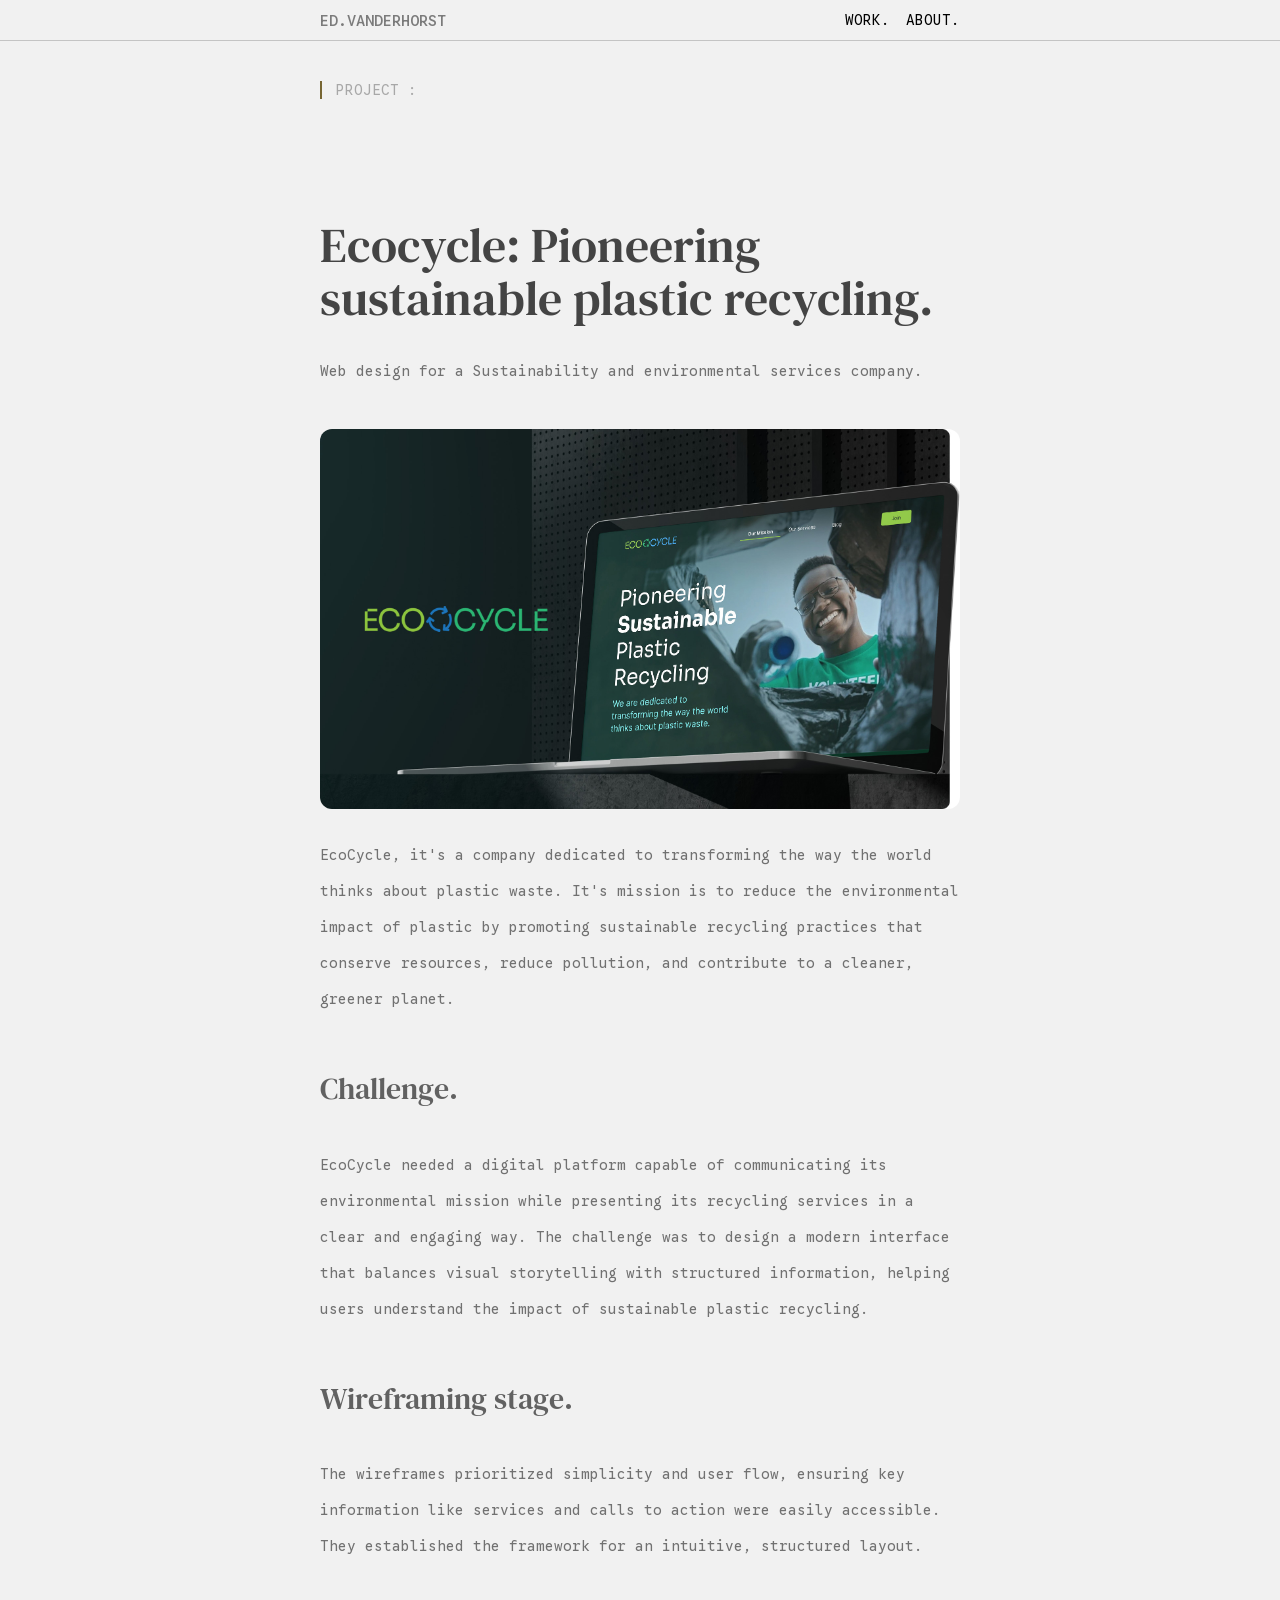
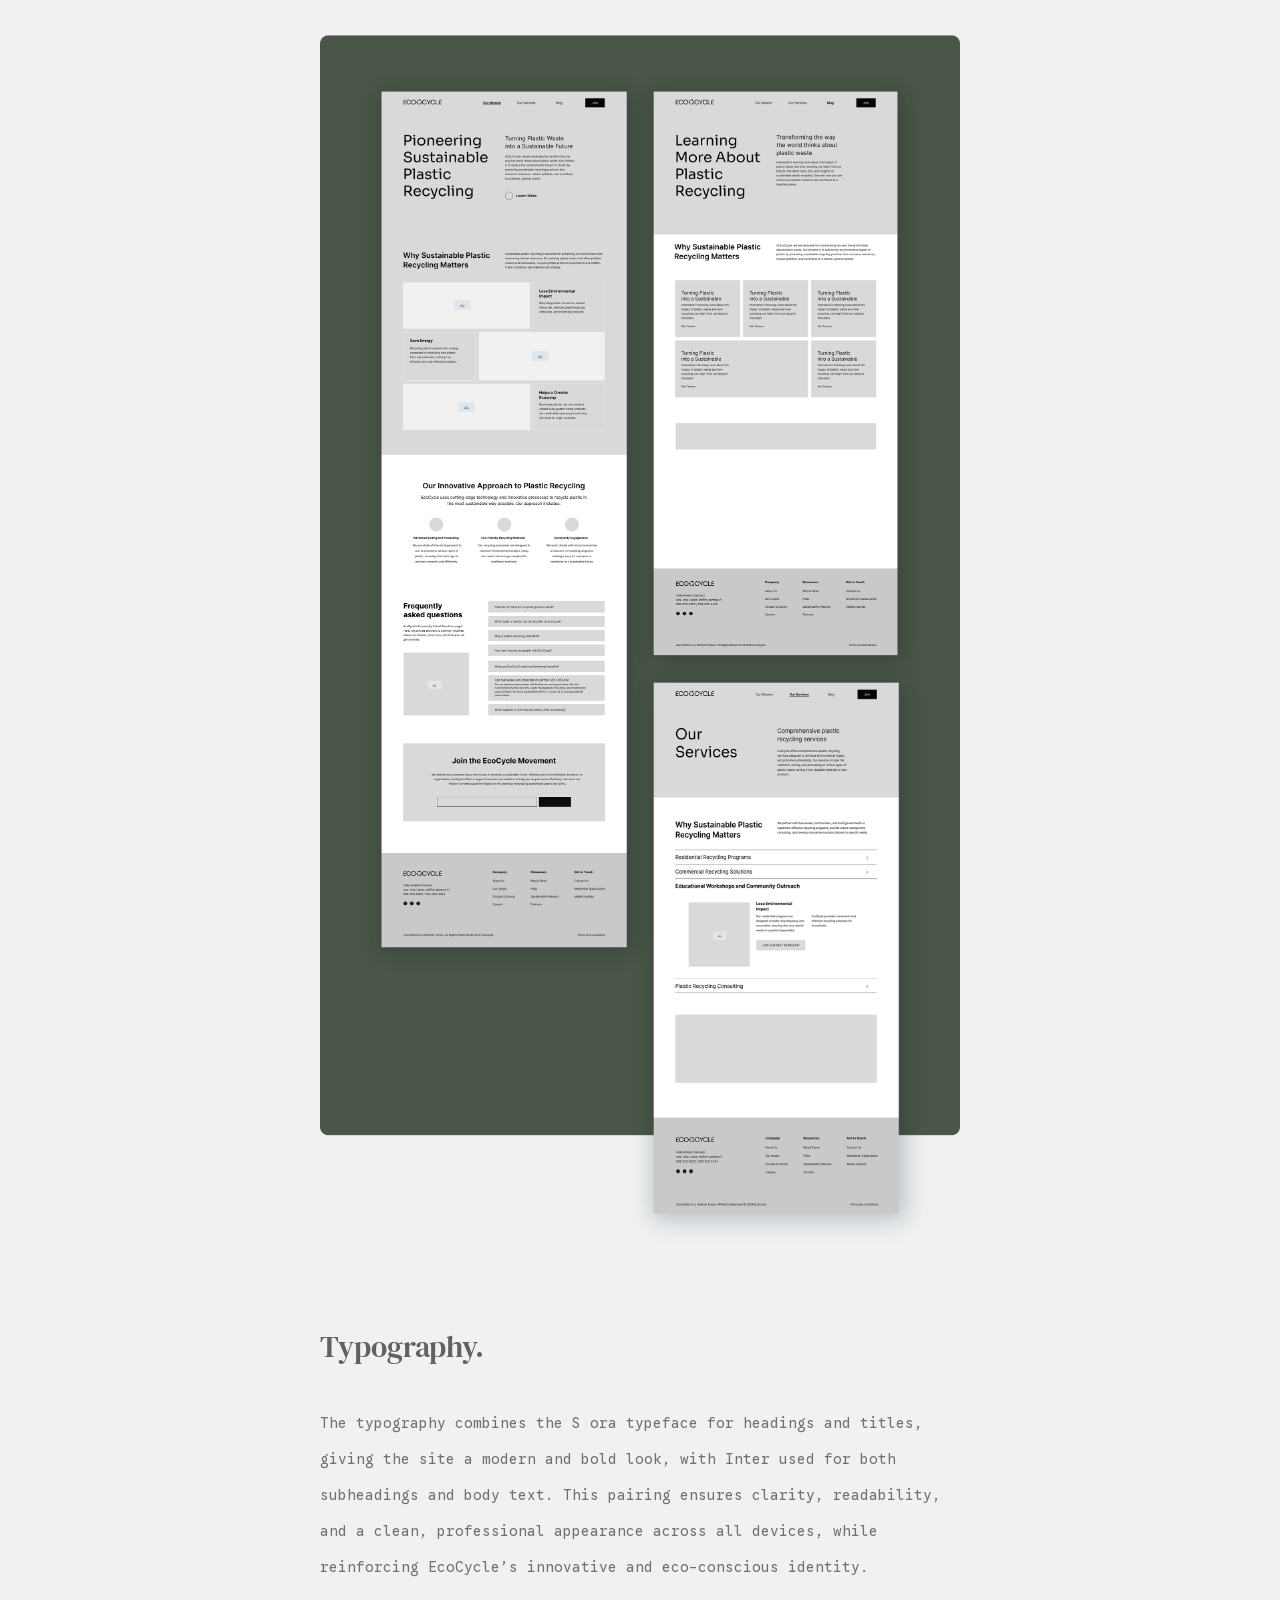
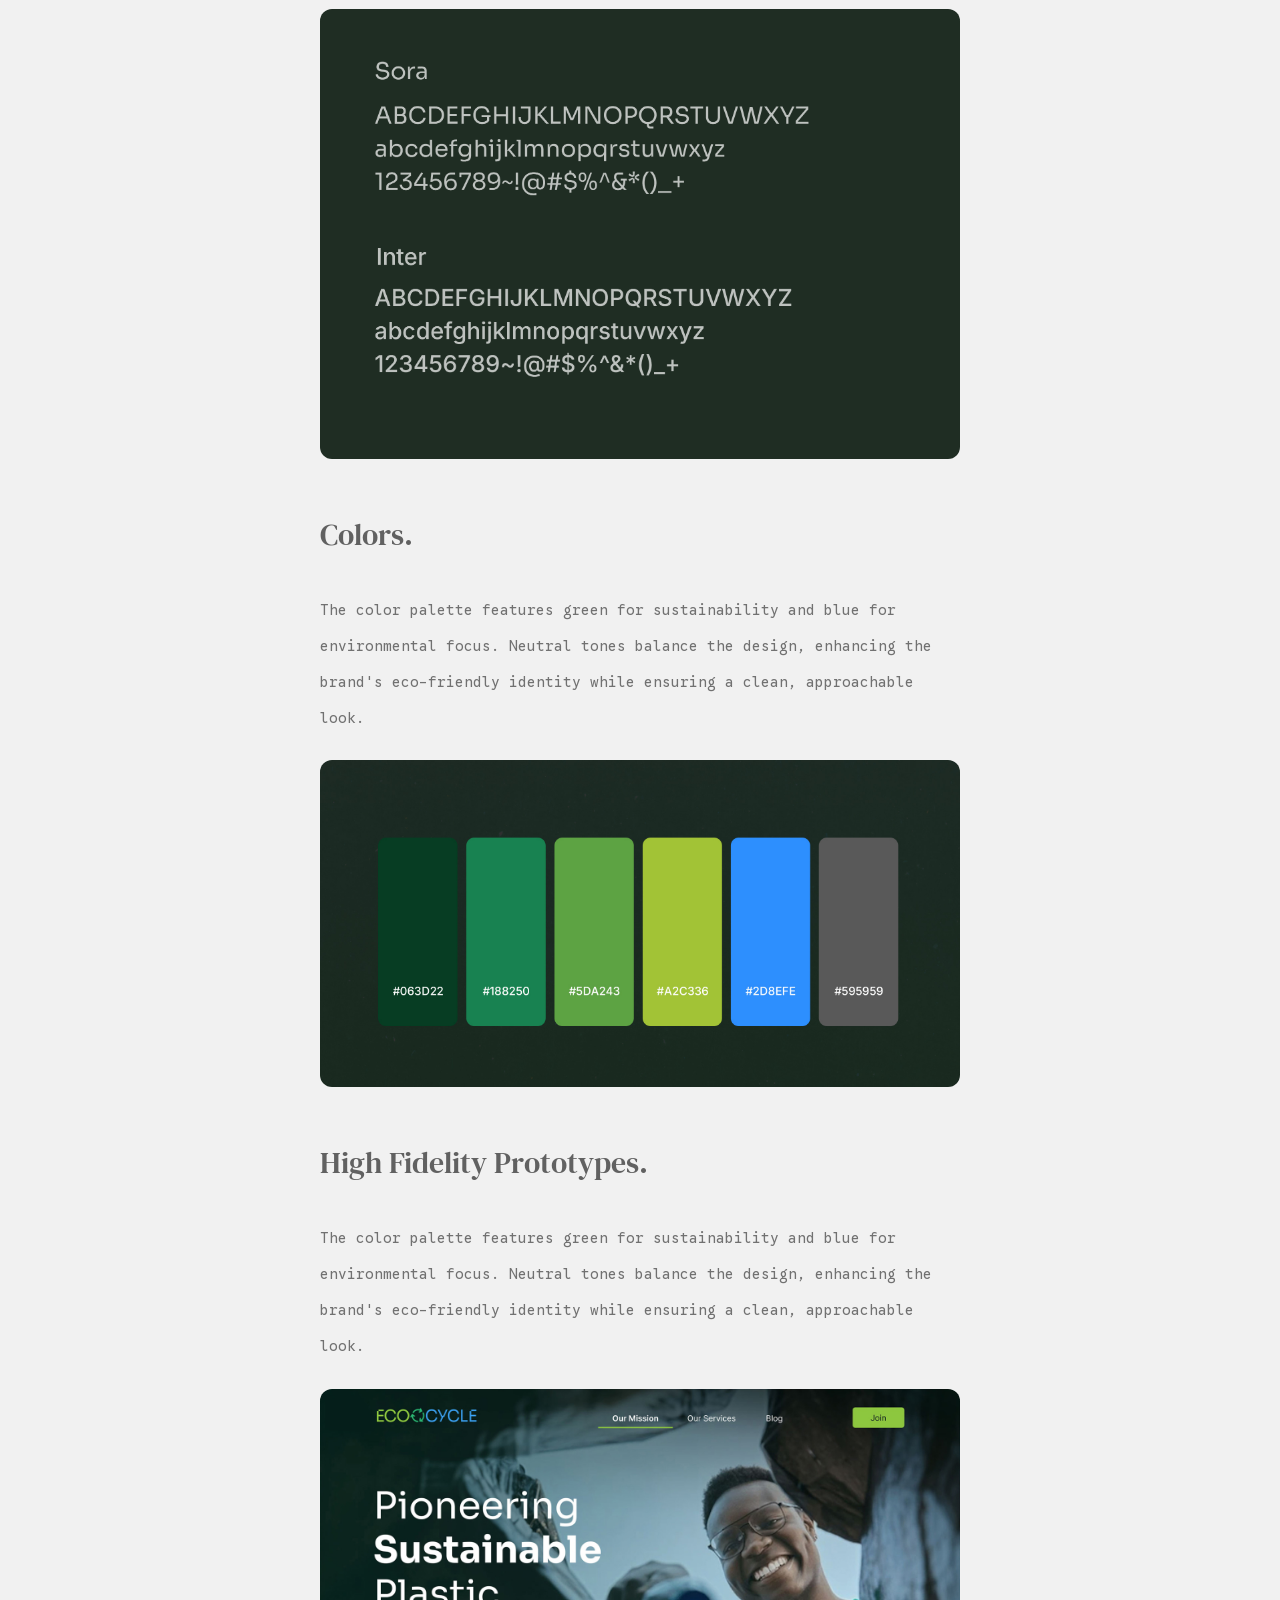
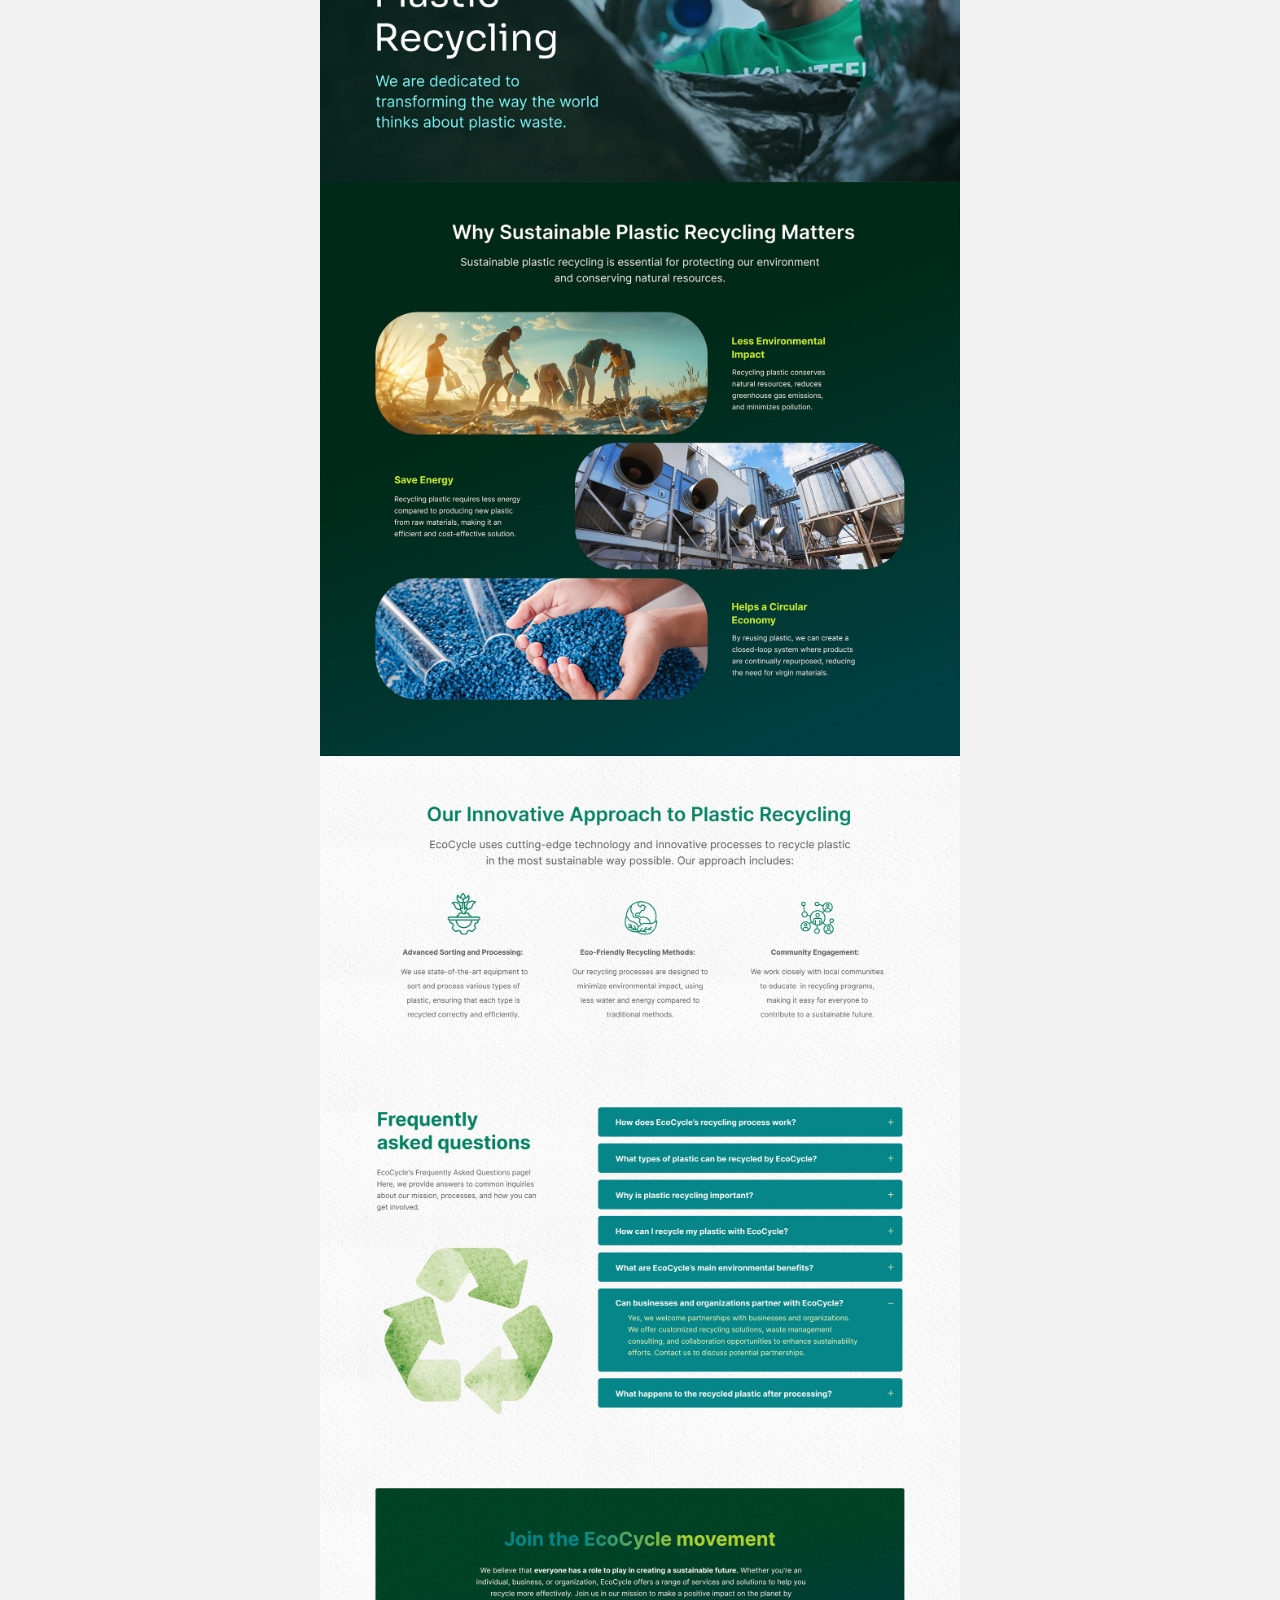
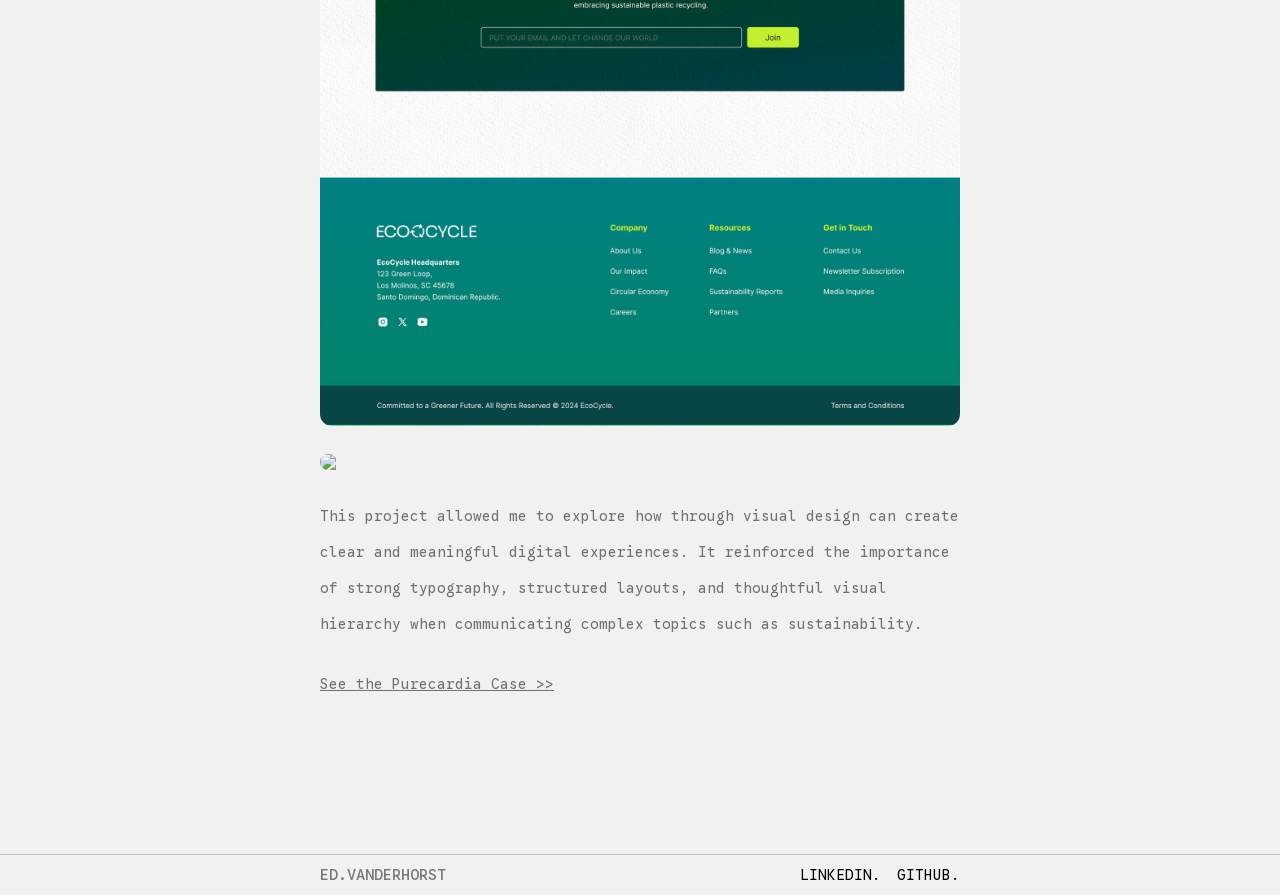
==== project_1.html @ 15b241f4 "web-ui-portfolio at 50%" ====
<!DOCTYPE html>
<html lang="en">
<head>
    <meta charset="UTF-8">
    <meta name="viewport" content="width=device-width, initial-scale=1.0">
    <title>Ed Vanderhorst | Designer + Coder</title>

    <link href="style_project_1.css" rel="stylesheet">
    <link href="tokens.css" rel="stylesheet">

    <link rel="preconnect" href="https://fonts.googleapis.com">
    <link rel="preconnect" href="https://fonts.gstatic.com" crossorigin>
    <link href="https://fonts.googleapis.com/css2?family=Google+Sans+Code:ital,wght@0,300..800;1,300..800&display=swap" rel="stylesheet">

    <link href="https://fonts.googleapis.com/css2?family=DM+Serif+Text:ital@0;1&display=swap" rel="stylesheet">

    <link href="https://fonts.googleapis.com/css2?family=Libre+Baskerville:ital,wght@0,400..700;1,400..700&display=swap" rel="stylesheet">

</head>
<body>

    <header id="site__header">
        <div class="header__container container">
            <nav class="navbar">
                <a class="header-logo" href="index.html" >
                    <h1>ed.vanderhorst</h1>
                </a>
                <ul class="navlist">
                    <li class="navlist__item" ><a href="index.html"> work.</a></li>
                    <li class="navlist__item"> <a href="about.html">about.</a></li>
                   <!-- <li class="navlist__item"> <a href="about">resumé.</a></li>-->
                </ul>
            </nav>
        </div>

    </header>


    <main id="hero">
        <h3 class="projects__headline container" >PROJECT :</h3>

        <section class="hero__container container">
            
            <h2 class="headline__text">Ecocycle: Pioneering<br> sustainable plastic recycling.
 </h2>
            <p class="body__text" >Web design for a Sustainability 
and environmental services 
company.
</p>
        </section>
            

        <section class="project__container container" >

            <img src="project_1/EcoCycle-Case-1-Intro.jpg" class="project__card">
            <p class="body__text">
                EcoCycle, it's a company dedicated to transforming the way the world thinks about plastic waste.
                It's mission is to reduce the environmental impact of plastic by promoting sustainable recycling practices that conserve resources, reduce pollution, and contribute to a cleaner, greener planet.
            </p>

            <h3 class="subtitle__text">Challenge.</h3>

            <p class="body__text">
                EcoCycle needed a digital platform capable of communicating its environmental 
                mission while presenting its recycling services in a clear and engaging way. 
                The challenge was to design a modern interface that balances visual storytelling 
                with structured information, helping users understand the impact of sustainable plastic recycling.
            </p>

            <h3 class="subtitle__text">Wireframing stage.</h3>

            <p class="body__text">
            The wireframes prioritized simplicity and user flow, ensuring key information 
            like services and calls to action were easily accessible. They established the 
            framework for an intuitive, structured layout.            </p>
             
            <img src="project_1\EcoCycle-Case-4---wireframing.png" class="project__card">

            <h3 class="subtitle__text">Typography.</h3>

            <p class="body__text">
            The typography combines the S
            ora typeface for headings and titles, giving the site a modern and bold look, 
            with Inter used for both subheadings and body text. This pairing ensures clarity, 
            readability, and a clean, professional appearance across all devices, while reinforcing 
            EcoCycle’s innovative and eco-conscious identity.
            </p>

            <img src="project_1\EcoCycle-Case-2-Type.png" class="project__card">           

            
            <h3 class="subtitle__text">Colors.</h3>

            <p class="body__text">
            The color palette features green for sustainability and blue for environmental focus. 
            Neutral tones balance the design, enhancing the brand's eco-friendly identity while ensuring a clean, approachable look.
            </p>

            <img src="project_1\EcoCycle-Case-2-colors.jpg" class="project__card">  
            
            <h3 class="subtitle__text">High Fidelity Prototypes.</h3>
            
            <p class="body__text">
            The color palette features green for sustainability and blue for environmental focus. 
            Neutral tones balance the design, enhancing the brand's eco-friendly identity while ensuring a clean, approachable look.
            </p>

            <img src="project_1\EcoCycle-Case-4---Web.jpg" class="project__card"> 

            <img src="project_1\EcoCycle-Case-5---Web.png" class="project__card">

            <p class="body__text">
            This project allowed me to explore how through visual design 
            can create clear and meaningful digital experiences. It reinforced 
            the importance of strong typography, structured layouts, and thoughtful visual hierarchy 
            when communicating complex topics such as sustainability.   </p>

            <a class="body__text" href="#">See the Purecardia Case >></a>

            
        
        </section>

    </main>

    <footer id="site__footer">
            <div class="footer container container">
            <nav class="navbar">
                <a class="header-logo" href="index.html" >
                    <h1>ed.vanderhorst</h1>
                </a>
                <ul class="navlist">
                    <li class="navlist__item" ><a href="https://www.linkedin.com/in/ed-van-der-horst-86686b24b/" target="_blank"> LINKEDIN.</a></li>
                    <li class="navlist__item"> <a href="https://github.com/EdAbreu01" target="_blank">GITHUB.</a></li>
                    <!--  <li class="navlist__item"> <a href="blog.html">BLOG.</a></li>-->
                </ul>
            </nav>
        </div>

    </footer>
</body>
</html>
---- style_project_1.css ----
*{
    font-family: "Google Sans Code", monospace;
    font-optical-sizing: auto;
    margin: 0px;
}
    
body{
    background-color: rgb(241, 241, 241);
}


/* =========================================
   HEADER
========================================= */

#site__header{
    height: 40px;
    display: flex;
    align-items: center;
    border-bottom: 1px rgb(196, 196, 196) solid;
}

.header__container{
    margin: 0 auto;
}

.header-logo{
    text-transform: uppercase;
    text-decoration: none;
    color: rgb(123, 123, 123);

    h1 {
    font-weight: 500;
    font-size: 0.96em;
    }
}


.navbar{
    display: flex;
    justify-content: space-between;
}

.navlist{
    display: flex;
    align-items: center;
    gap: 16px;
}

.navlist__item{
    list-style-type: none;
    text-transform: uppercase;
    font-size: 0.9em;
    color: rgb(151, 151, 151);

a {
    text-decoration: none;
    color: black;

    &:hover{
    font-weight: 700;
    transition: 0.50s;   
    }
}

}


/* =========================================
   MAIN
========================================= */

#hero{
    height: 100%;
}

.hero__container{
    margin: 0 auto;
    padding-top: 120px;
}


/* TEXTOS ////////////////////////// */
.headline__text{
    font-size: 3em;
    margin-bottom: 28px;
    font-family: var(--font-heading);
    font-weight: 400;
    line-height: var(--line-heading);
    color: var(--color-heading);
}

.subtitle__text{
    font-size: 1.9em;
    margin: 28px 0 38px 0;
    font-family: var(--font-subtitle);
    font-weight: 400;
    line-height: var(--line-subtitle);
    color: var(--color-subtitle);
}


.bold__text{
    font-weight: 500;
    color: var(--color-body-bold)
}


.body__text{   
    line-height: var(--line-body);
    color: var(--color-body);
    font-size: var(--font-body-size); 
    margin-bottom: 24px; 
}

.project__container{
    margin: 0 auto;
    margin-top: 40px;
    display: flex;
    flex-direction: column;
}

.projects__headline{
    font-weight: 400;
    font-size: var(--font-body-size);  
    margin: 0 auto;
    margin-top: 40px;
    padding-left: 14px;
    border-left: 2px #763 solid;
    color: rgb(168, 168, 168);
    box-sizing: border-box;
}

.project__card{
    width: 100%;
    display: flex;
    justify-content: center;
    align-items: center;
    border-radius: 12px;
    font-size: var(--font-body-size);
    color: rgb(176, 176, 176);
    margin-bottom: 28px;
  
}

/* =========================================
   FOOTER
========================================= */

#site__footer{
    height: 40px;
    display: flex;
    justify-content: center;
    align-items: center;
    border-top: 1px rgb(196, 196, 196) solid;
    margin-top: 128px;
}

.footer__container{
    margin: 0 auto;
}

.container {
    width: 50%;
}

.profile__pic{
    margin: 28px 0 1px;
    width: 100%;
    height: 1.2px;
}

.email__text{
    text-decoration: none;
    
    &:hover{
    font-weight: 700;
    transition: 0.50s;   
    }


.spacing{
margin-top: 500px;
height: 200px;
width: 10px;
background-color: blue;
}



}
---- tokens.css ----
:root {

/* Font Families */
--font-heading: "DM Serif Text", serif;
--font-subtitle: "DM Serif Text", serif;
--font-body: "Google Sans Code", monospace;
--font-body-bold: "Google Sans Code", monospace;

/* Font Sizes */
--font-heading-size: 3em;
--font-subtitle-size: 1.9em;
--font-body-size: 0.9em;


/* Line Height */
--line-heading: 1.1;
--line-subtitle: 1.3;
--line-body: 2.5;

/* Text */
--color-heading: rgb(68, 68, 68);
--color-subtitle:rgb(97, 97, 97); 
--color-body: rgb(113, 113, 113);
--color-body-bold:  rgb(28, 28, 28);




/*HEADING*/

--heading-text: var(--font-heading-size) var(--line-heading) var(--color-heading);

--body-text: var(--font-body-size) / var(--line-body) var(--color-body);



}
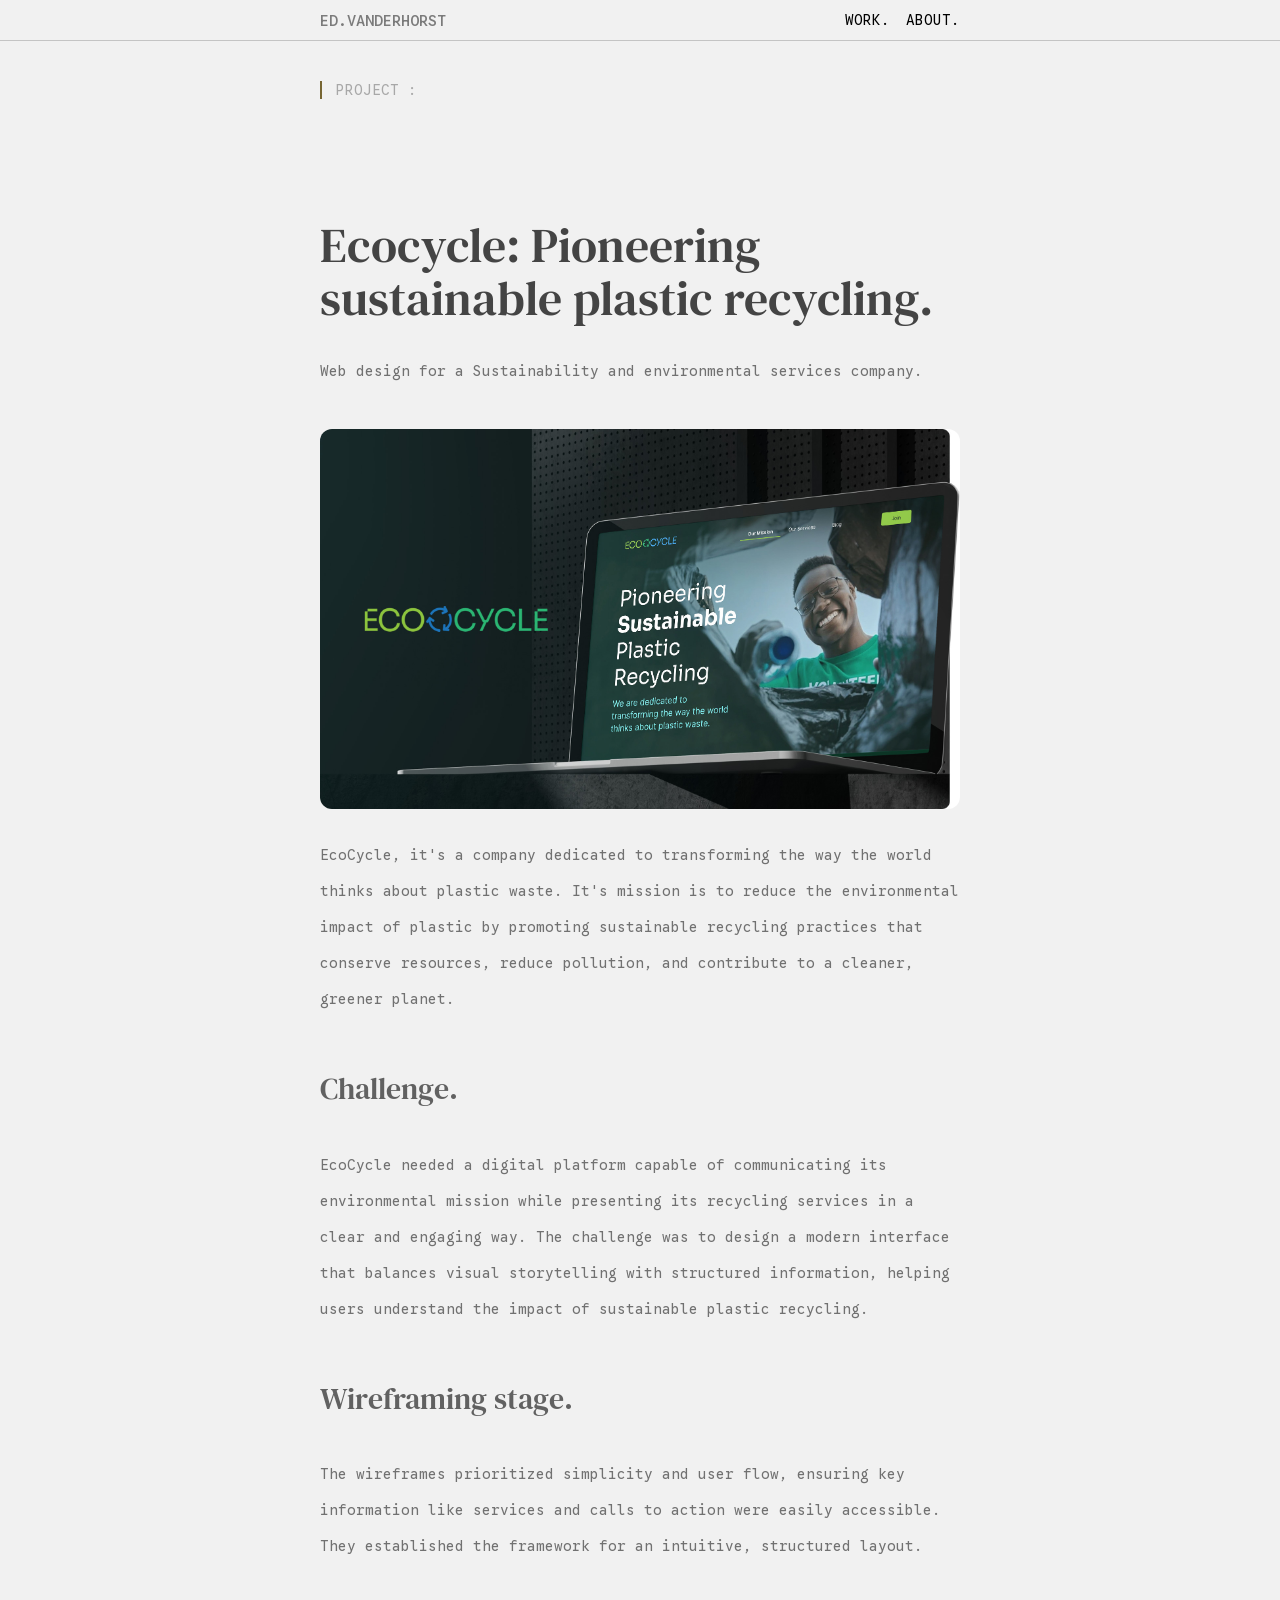
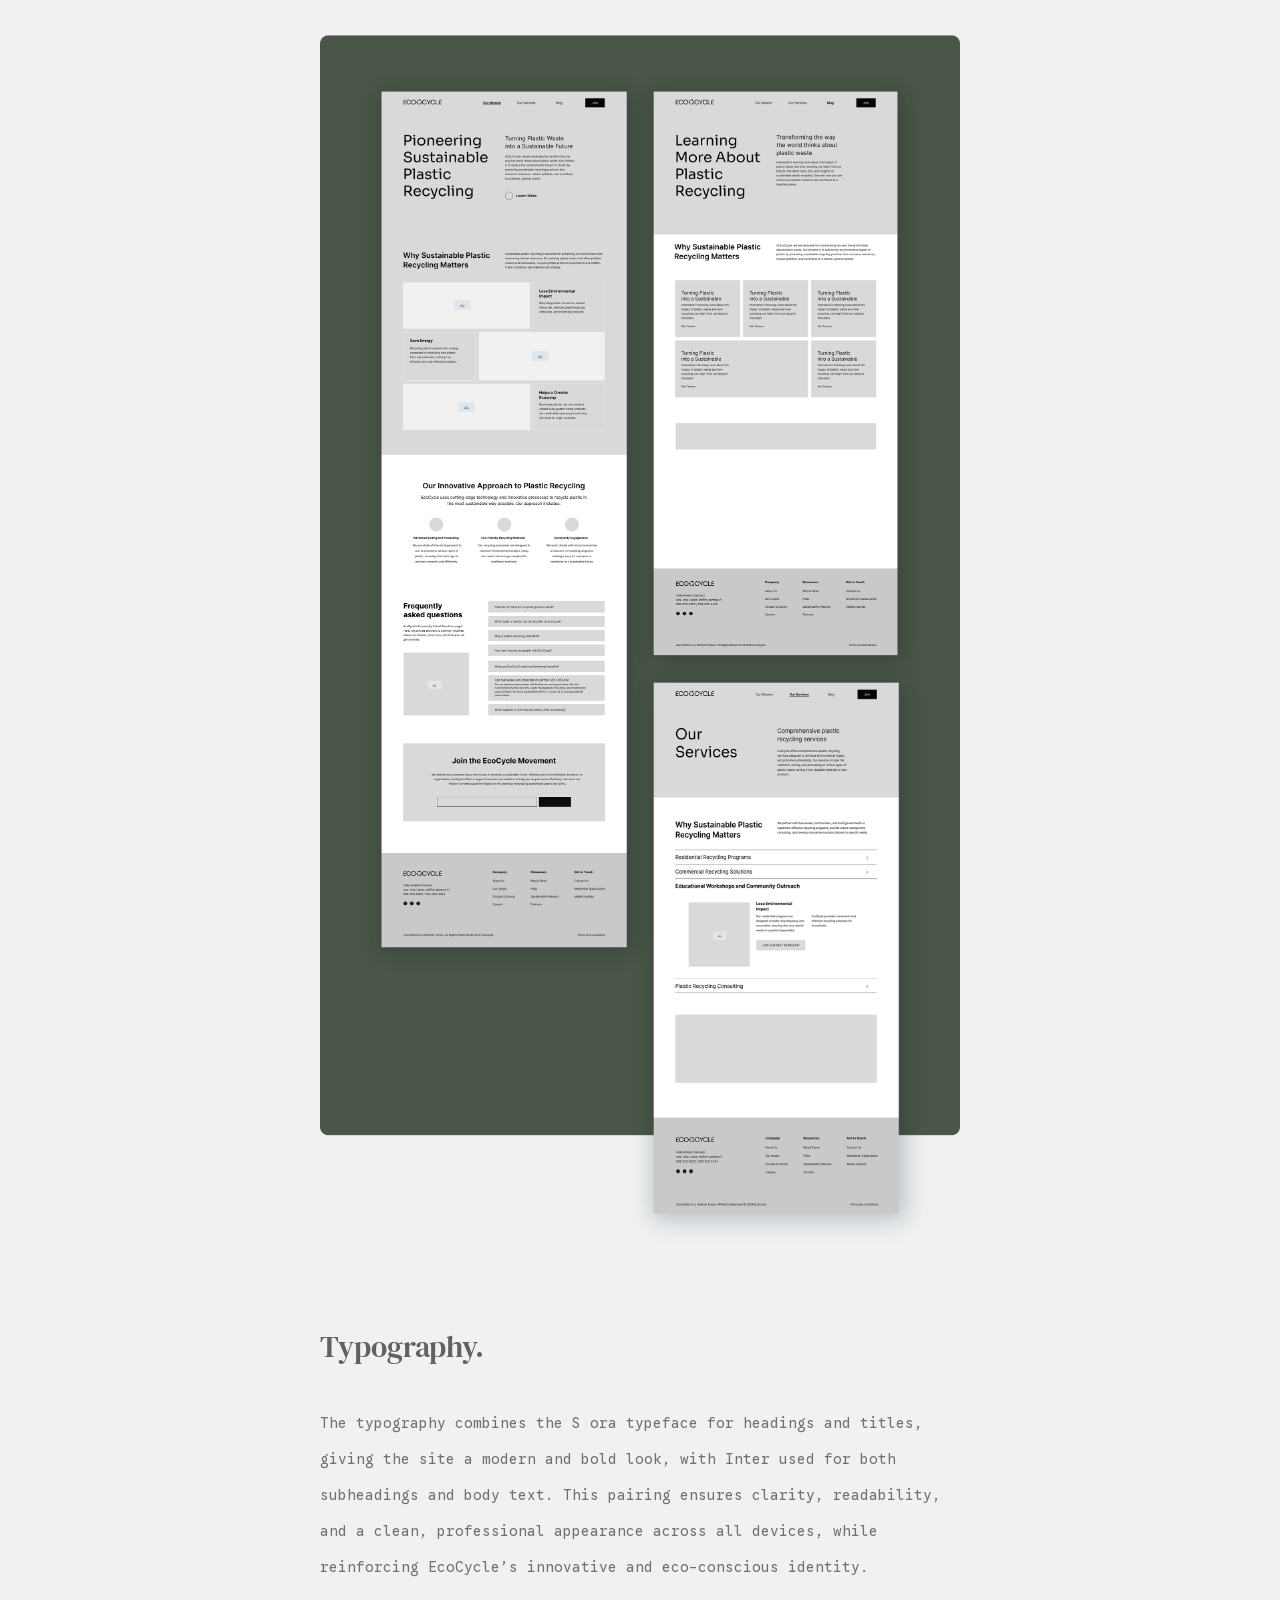
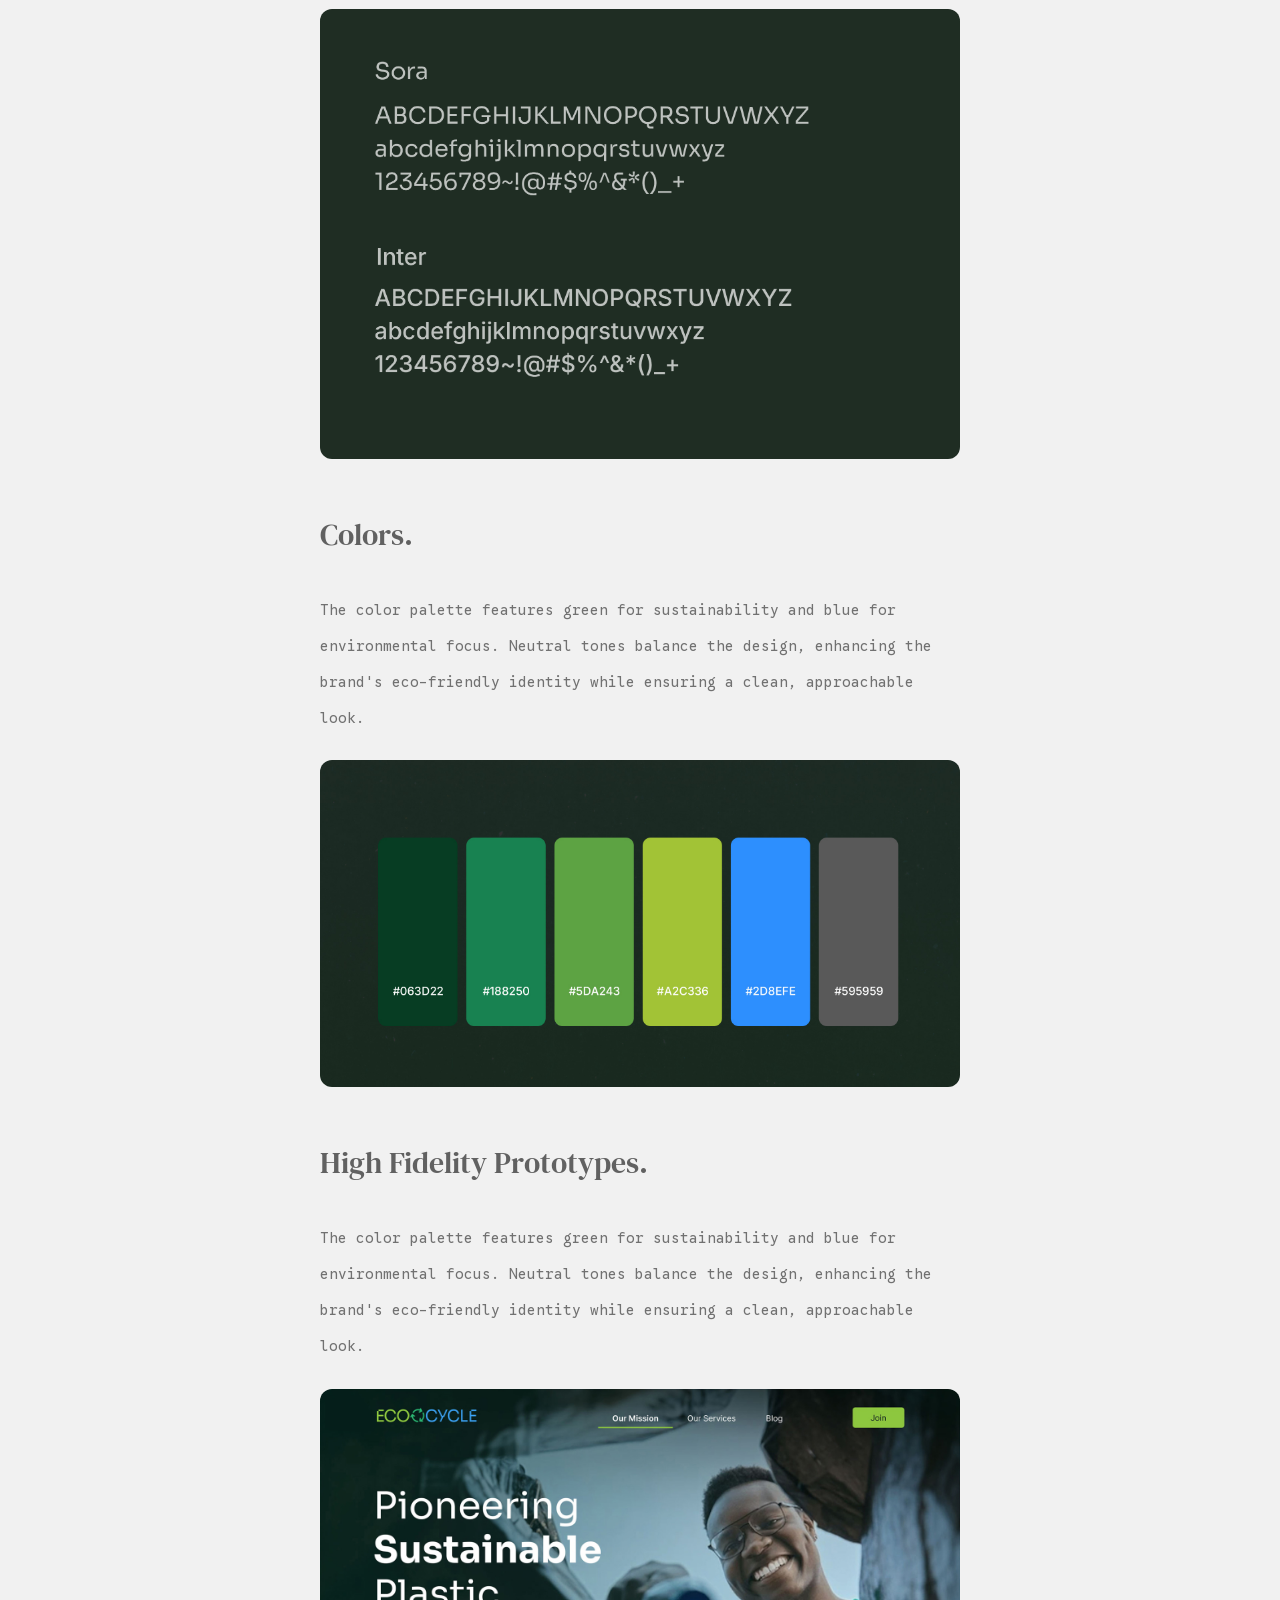
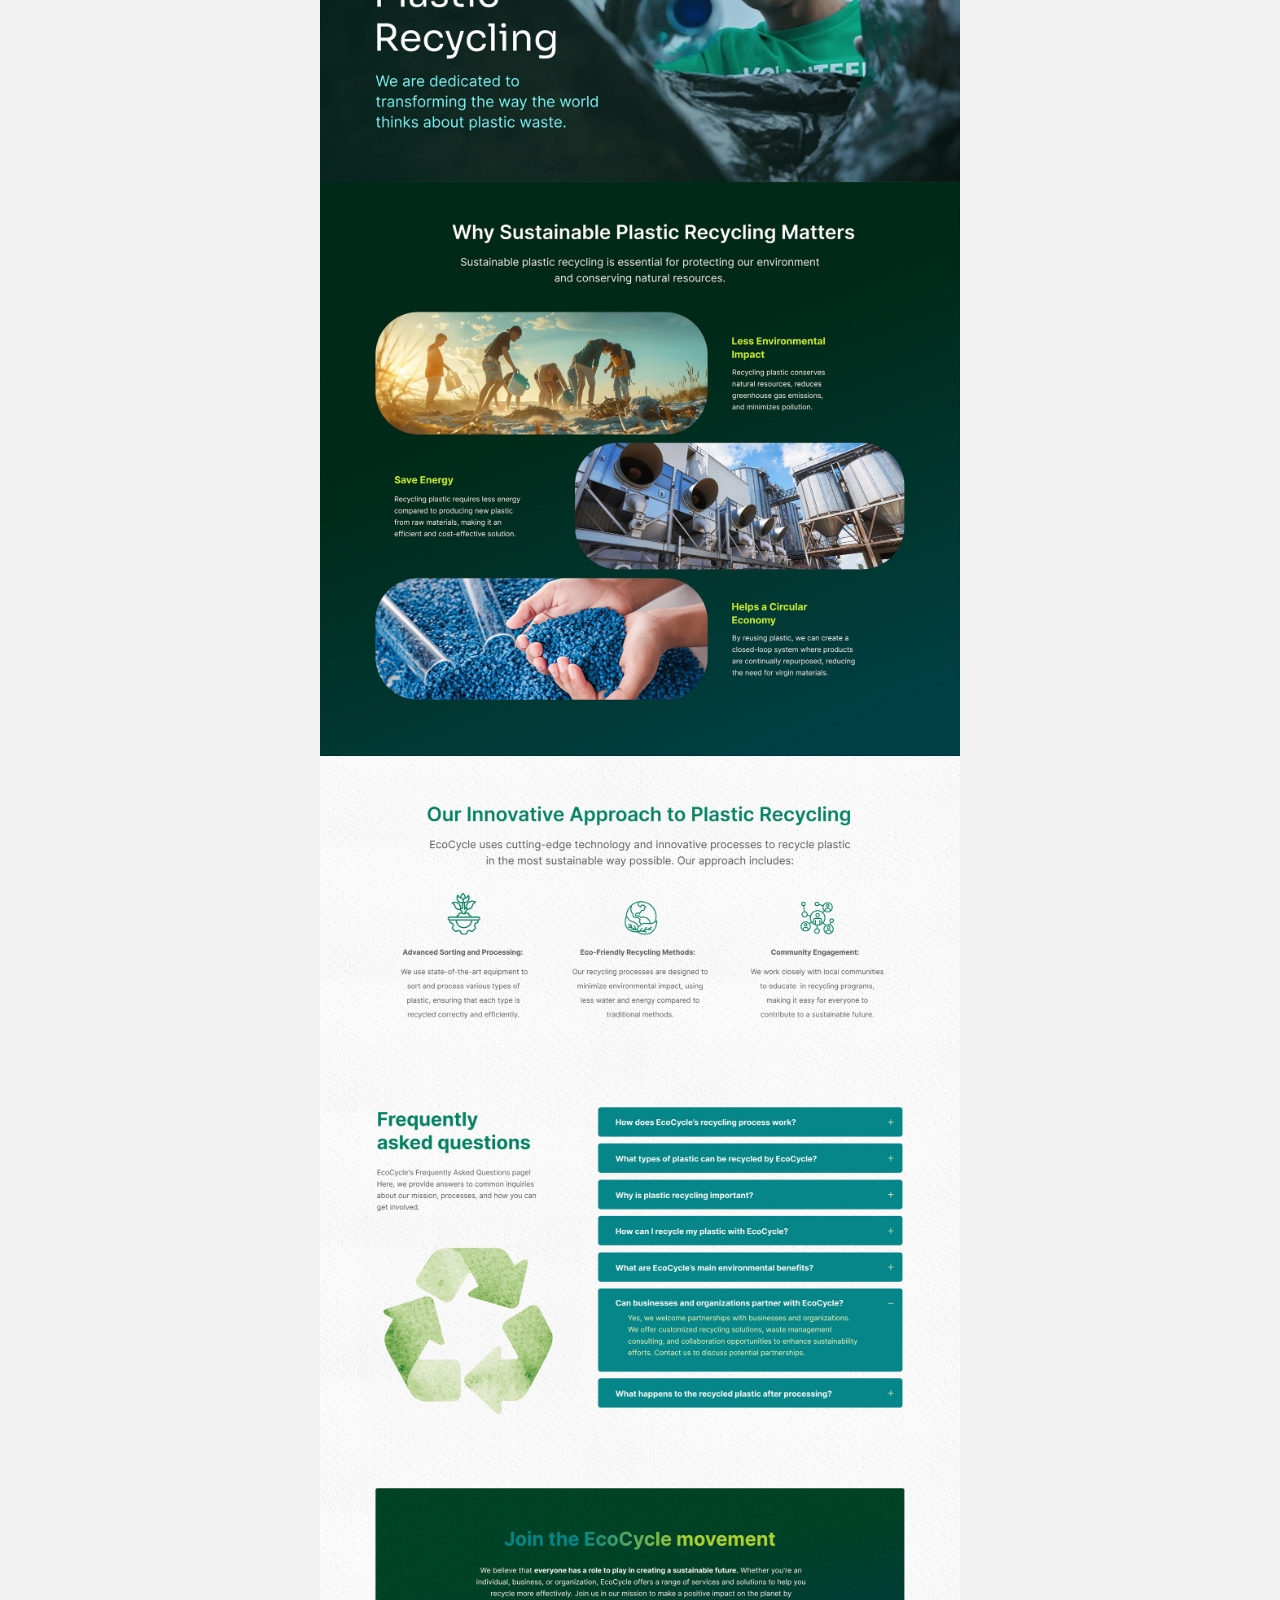
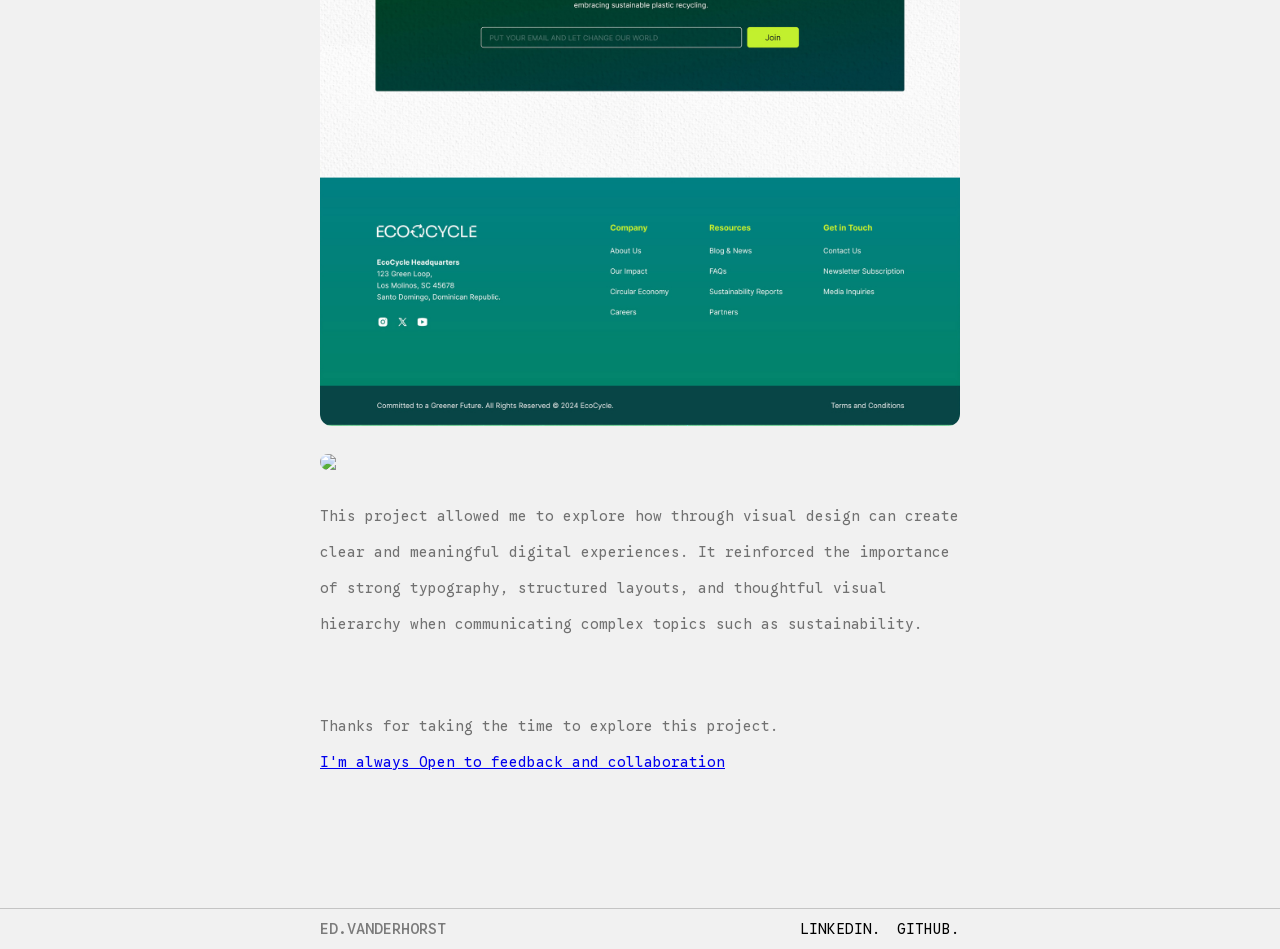
==== commit d8bef54d: "home 92% done" ====
--- a/project_1.html
+++ b/project_1.html
@@ -115,7 +115,7 @@
             the importance of strong typography, structured layouts, and thoughtful visual hierarchy 
             when communicating complex topics such as sustainability.   </p>
 
-            <a class="body__text" href="#">See the Purecardia Case >></a>
+            <p class="end__text">Thanks for taking the time to explore this project.<br><a href="mailto:eddabreu@gmail.com">I'm always Open to feedback and collaboration</a></a>
 
             
         
--- a/style_project_1.css
+++ b/style_project_1.css
@@ -113,6 +113,13 @@
     margin-bottom: 24px; 
 }
 
+.end__text{   
+    line-height: var(--line-body);
+    color: var(--color-body);
+    font-size: var(--font-body-size); 
+    margin-top: 42px; 
+}
+
 .project__container{
     margin: 0 auto;
     margin-top: 40px;
@@ -140,6 +147,8 @@
     font-size: var(--font-body-size);
     color: rgb(176, 176, 176);
     margin-bottom: 28px;
+
+    
   
 }
 
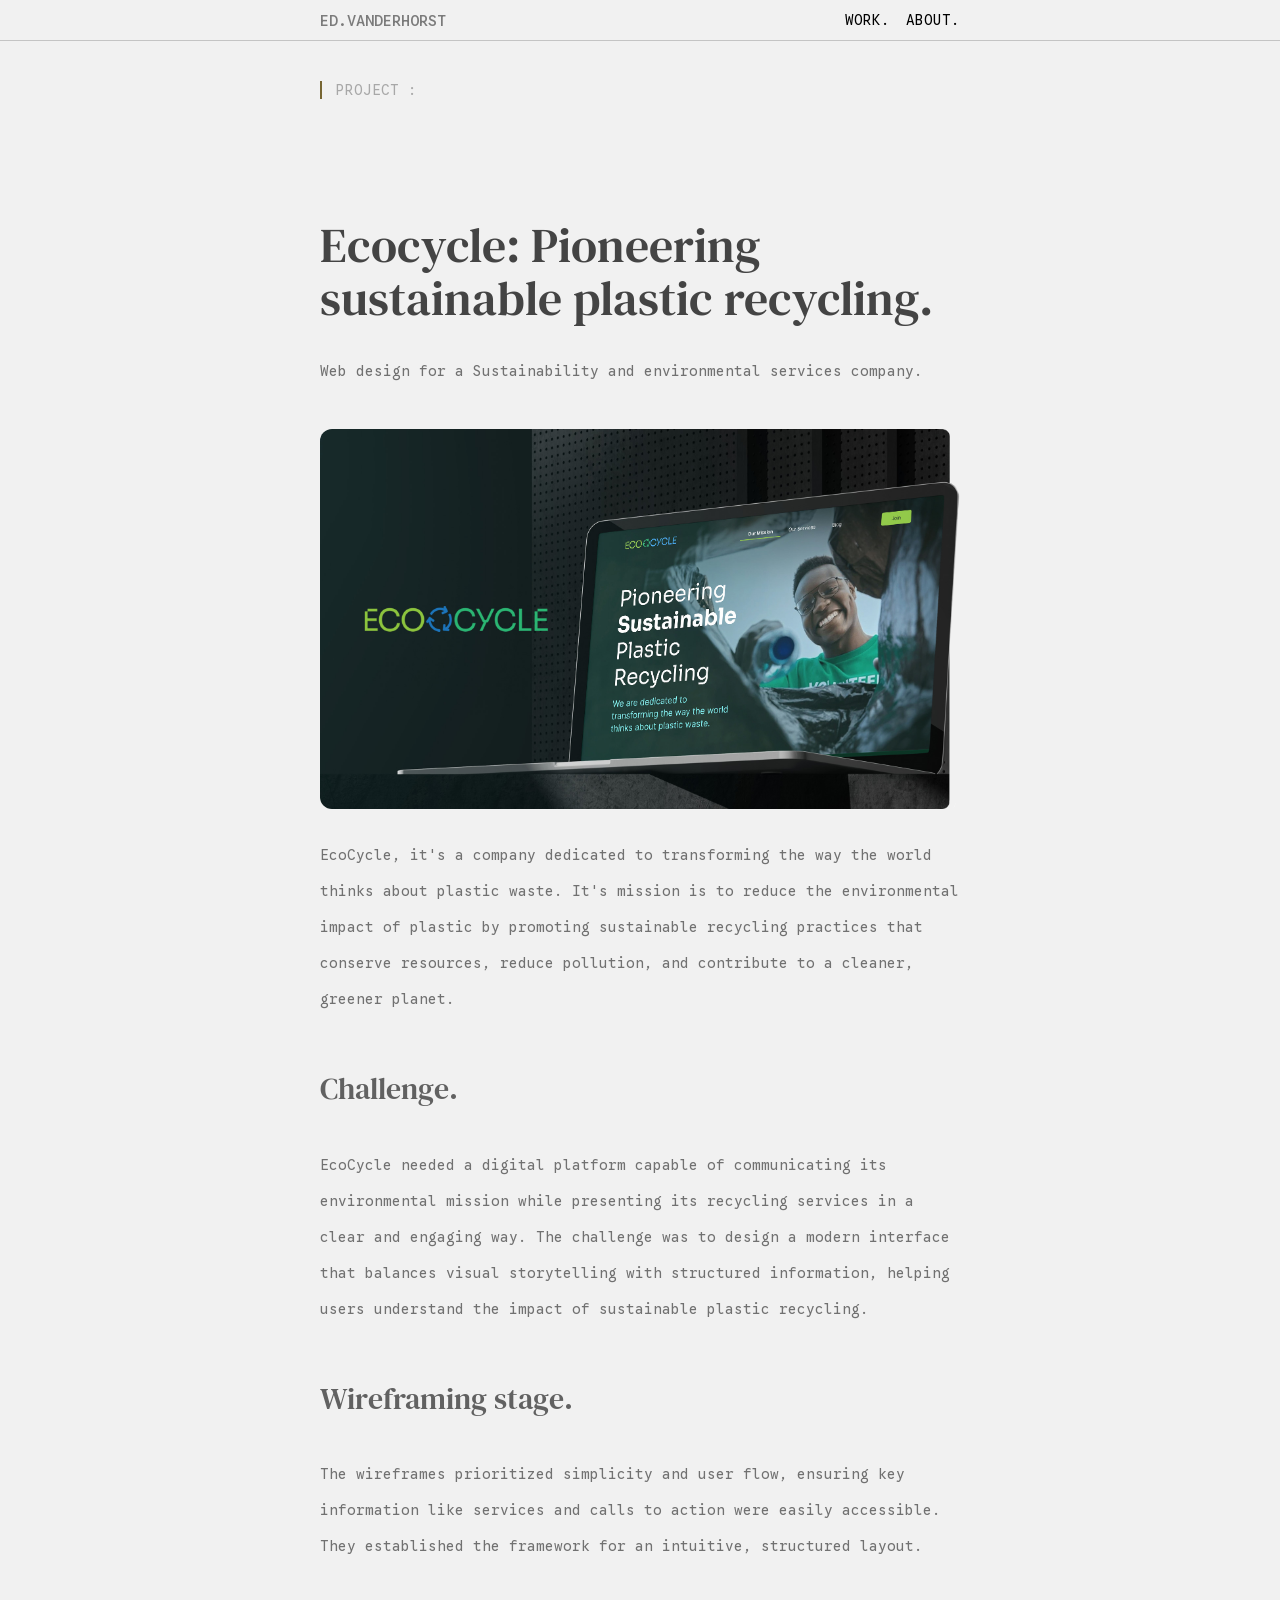
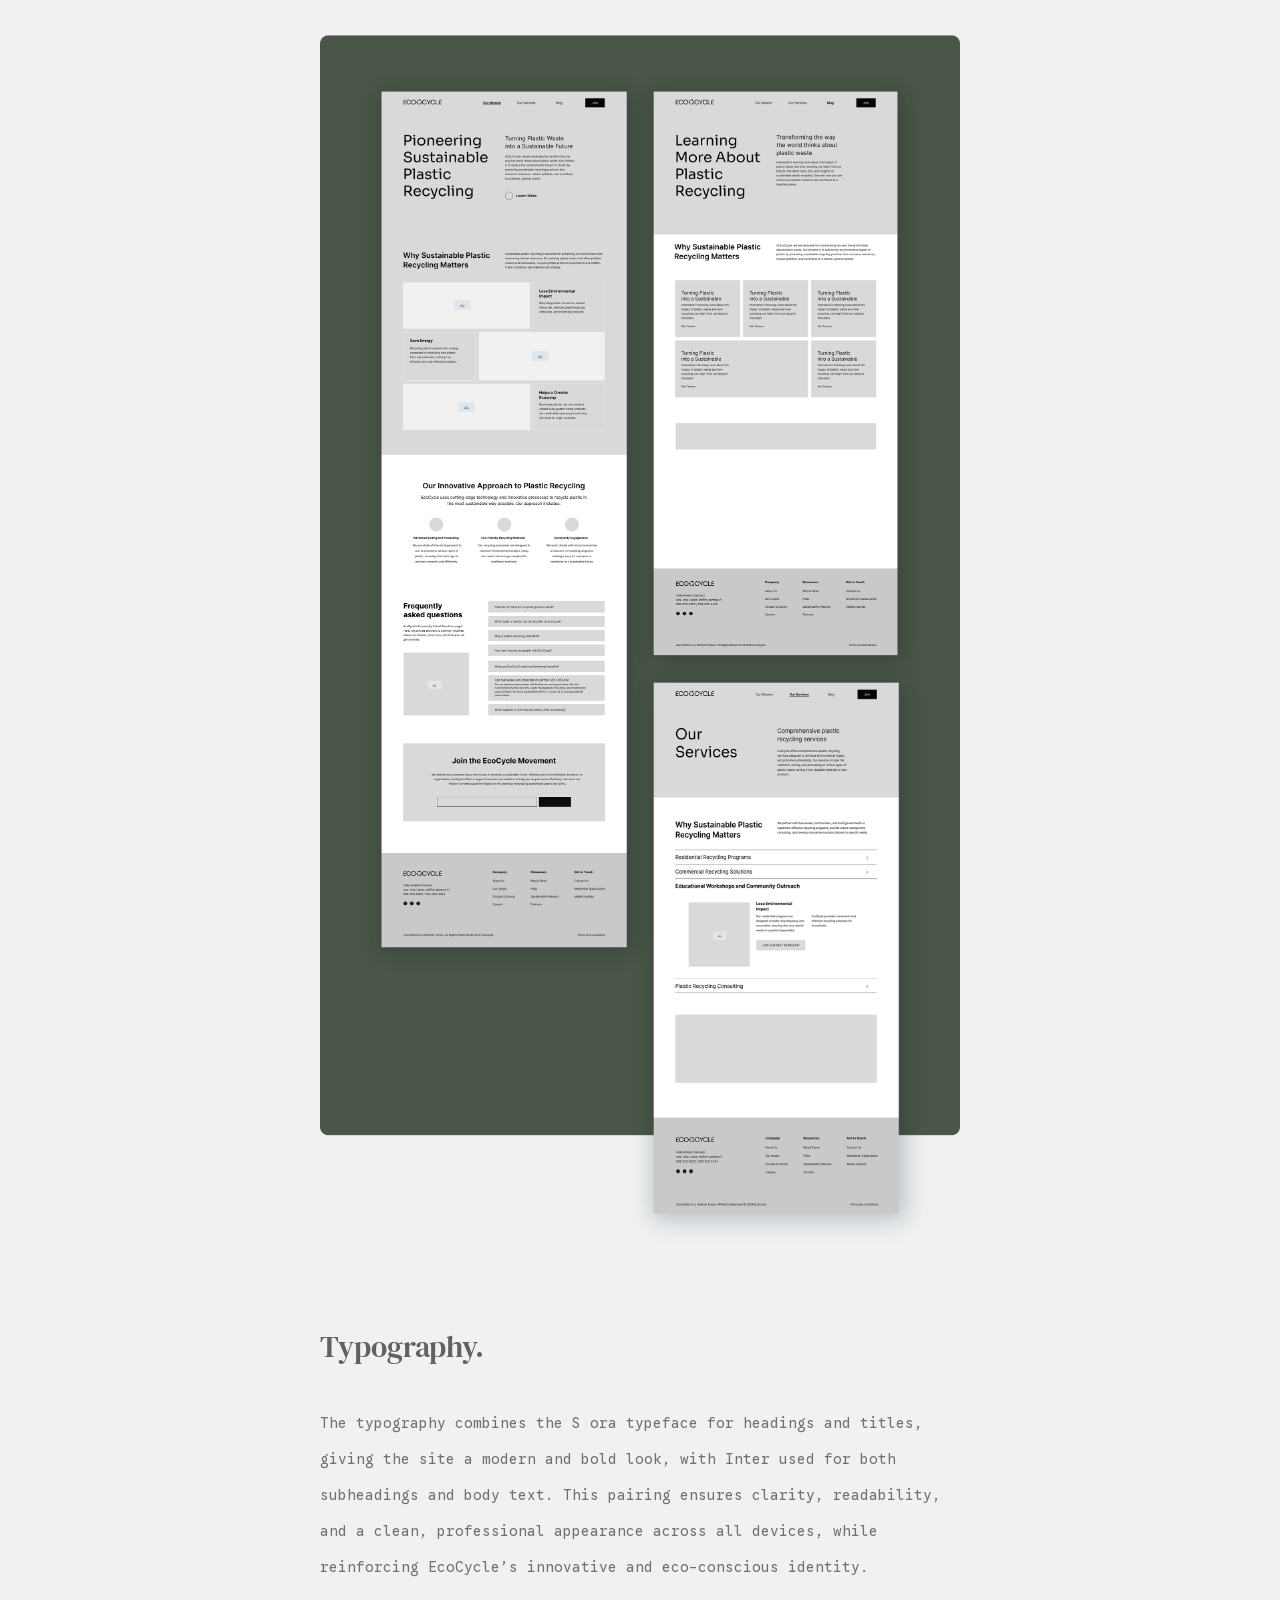
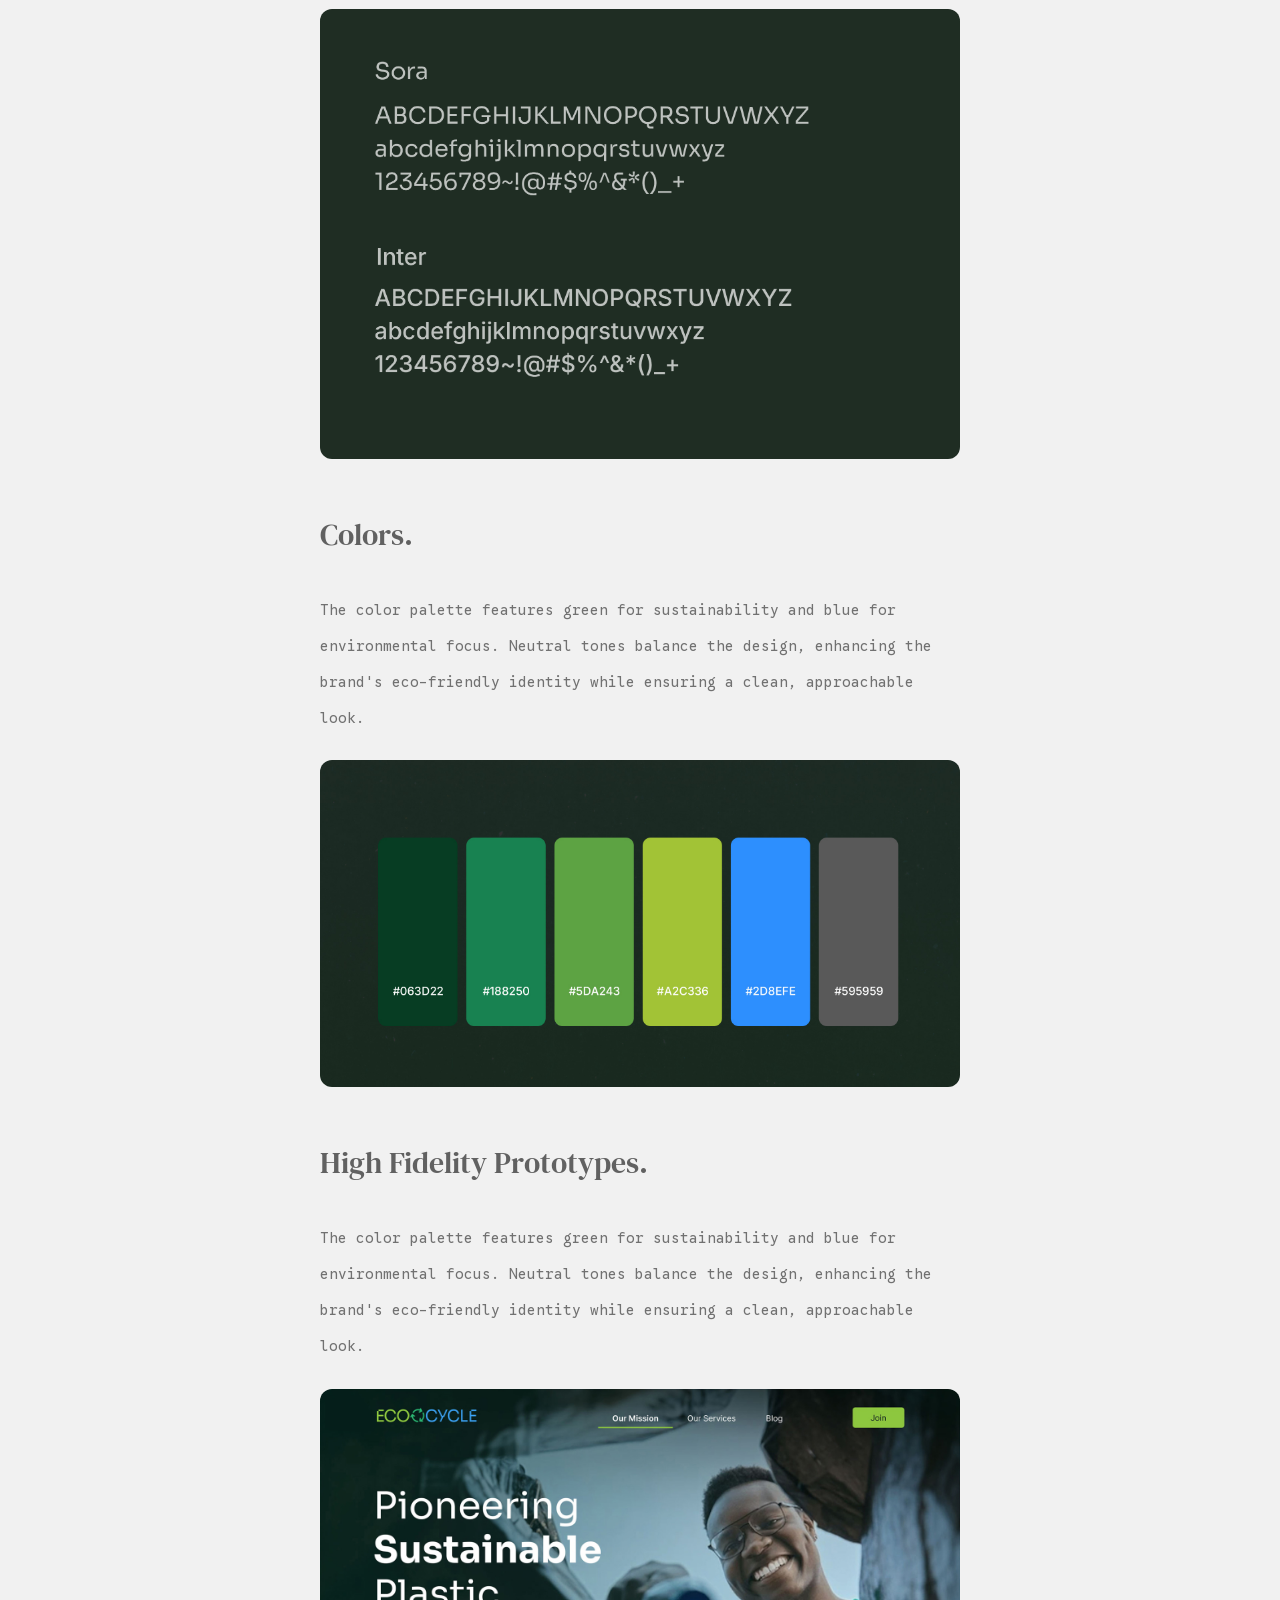
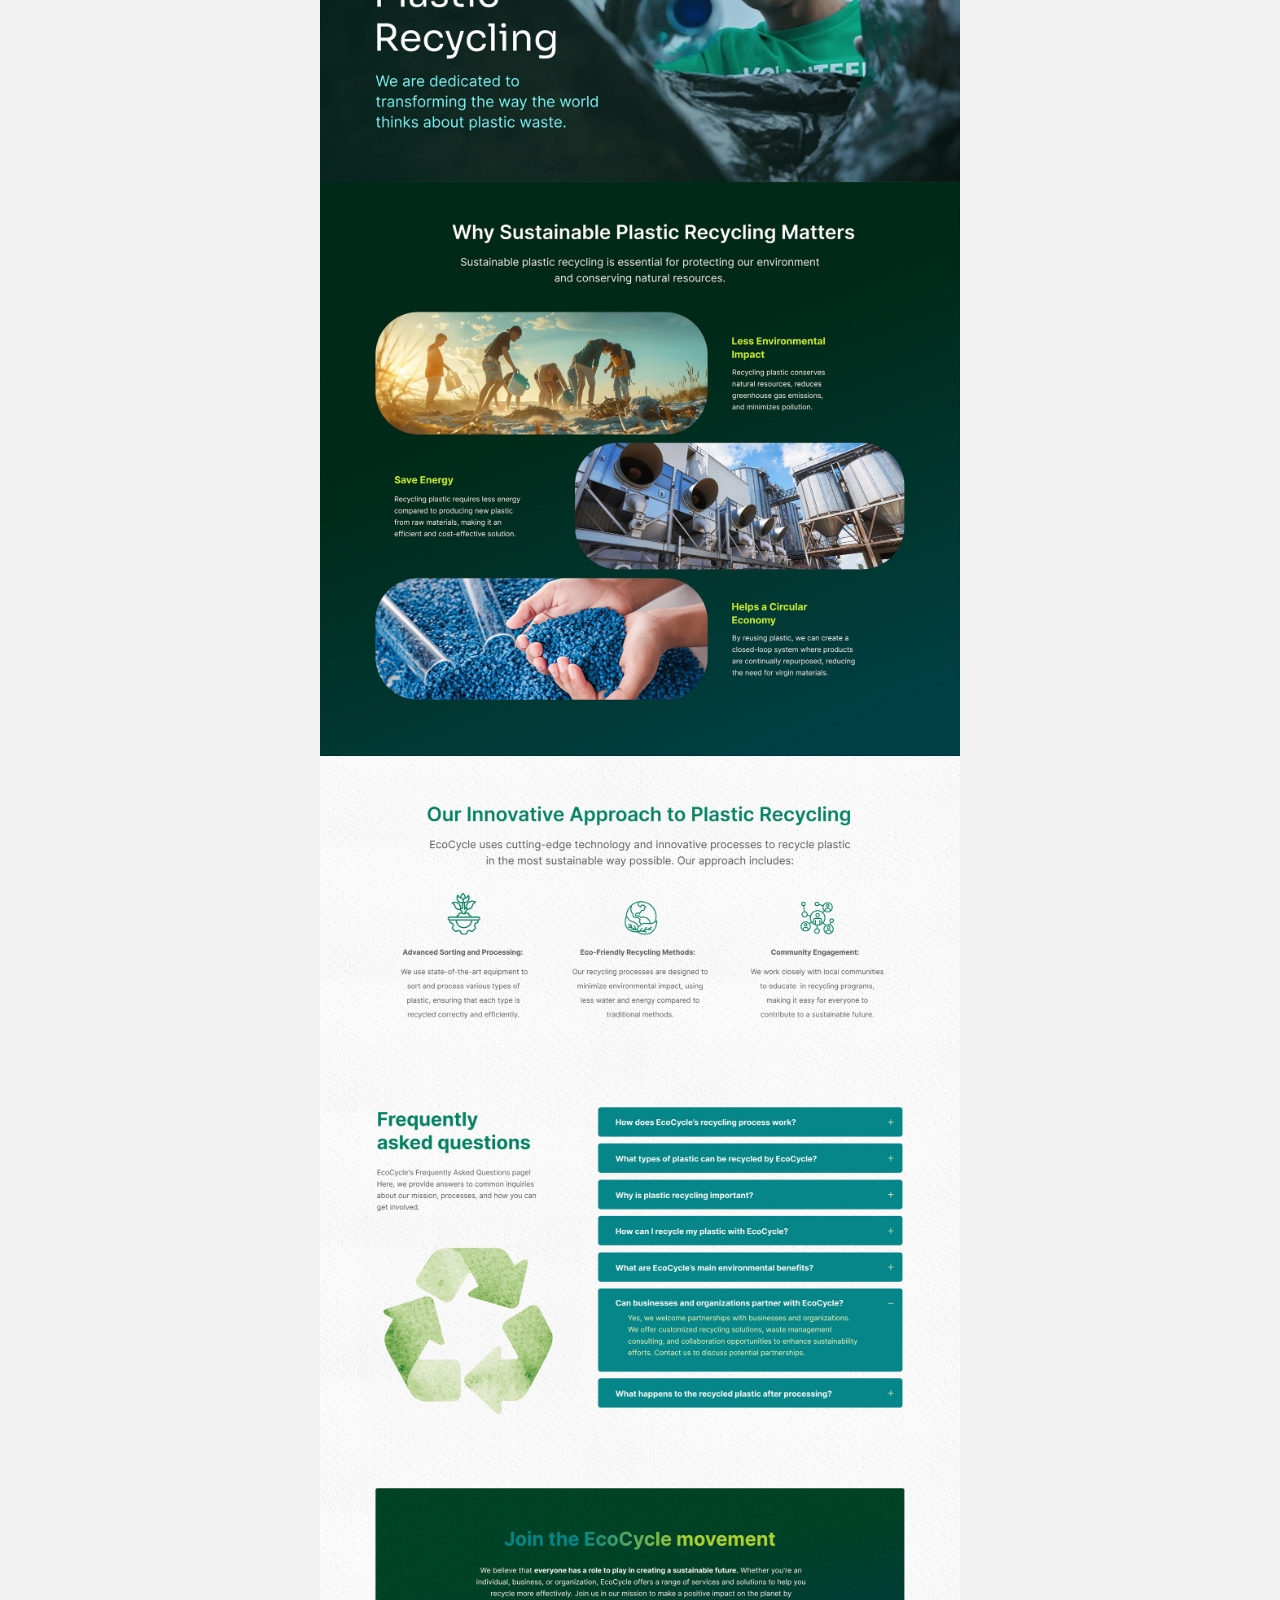
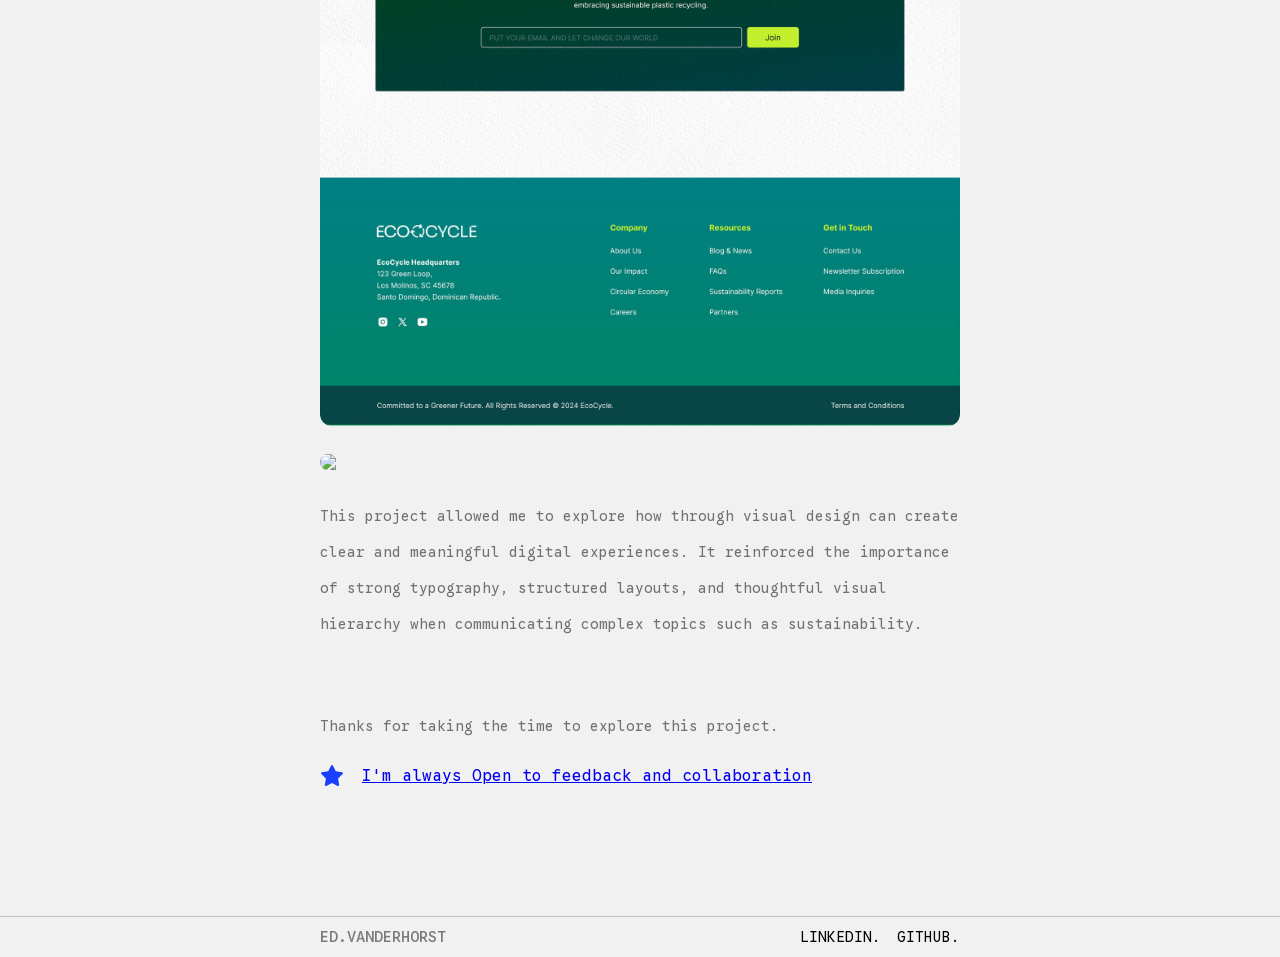
==== commit 708a9820: "resposiveness for homepage done" ====
--- a/project_1.html
+++ b/project_1.html
@@ -52,7 +52,7 @@
 
         <section class="project__container container" >
 
-            <img src="project_1/EcoCycle-Case-1-Intro.jpg" class="project__card">
+            <img src="project_1/EcoCycle-Case-1-Intro.png" class="project__card">
             <p class="body__text">
                 EcoCycle, it's a company dedicated to transforming the way the world thinks about plastic waste.
                 It's mission is to reduce the environmental impact of plastic by promoting sustainable recycling practices that conserve resources, reduce pollution, and contribute to a cleaner, greener planet.
@@ -115,7 +115,17 @@
             the importance of strong typography, structured layouts, and thoughtful visual hierarchy 
             when communicating complex topics such as sustainability.   </p>
 
-            <p class="end__text">Thanks for taking the time to explore this project.<br><a href="mailto:eddabreu@gmail.com">I'm always Open to feedback and collaboration</a></a>
+            <p class="end__text">Thanks for taking the time to explore this project.</p><br>  
+
+
+            <div class="link__contact">
+                <svg xmlns="http://www.w3.org/2000/svg" width="24" height="24" viewBox="0 0 24 24" fill="currentColor" 
+                    class="icon icon-tabler icons-tabler-filled icon-tabler-star"><path stroke="none" d="M0 0h24v24H0z" fill="none"/>
+                    <path d="M8.243 7.34l-6.38 .925l-.113 .023a1 1 0 0 0 -.44 1.684l4.622 4.499l-1.09 6.355l-.013 .11a1 1 0 0 0 1.464 
+                    .944l5.706 -3l5.693 3l.1 .046a1 1 0 0 0 1.352 -1.1l-1.091 -6.355l4.624 -4.5l.078 -.085a1 1 0 0 0 -.633 -1.62l-6.38 -.926l-2.852 -5.78a1 1 0 0 0 -1.794 0l-2.853 5.78z" />
+                </svg>
+                <a  href="mailto:eddabreu@gmail.com">I'm always Open to feedback and collaboration</a>                
+            </div>
 
             
         
--- a/style_project_1.css
+++ b/style_project_1.css
@@ -118,6 +118,18 @@
     color: var(--color-body);
     font-size: var(--font-body-size); 
     margin-top: 42px; 
+
+}
+
+.link__contact {
+display: flex;
+align-items: center;
+gap: 18px;
+
+svg{
+    color: rgb(26, 64, 255);
+}
+
 }
 
 .project__container{
@@ -197,4 +209,27 @@
 
 
 
+}
+
+
+/* =========================================
+   TABLET
+========================================= */
+
+@media (max-width: 1235px) {
+
+.container {
+    width: 80%;
+}
+
+.project__container{
+    margin: 0 auto;
+    margin-top: 40px;
+    display: flex;
+        flex-direction: column;
+
+    gap: 12px;
+}
+
+
 }
